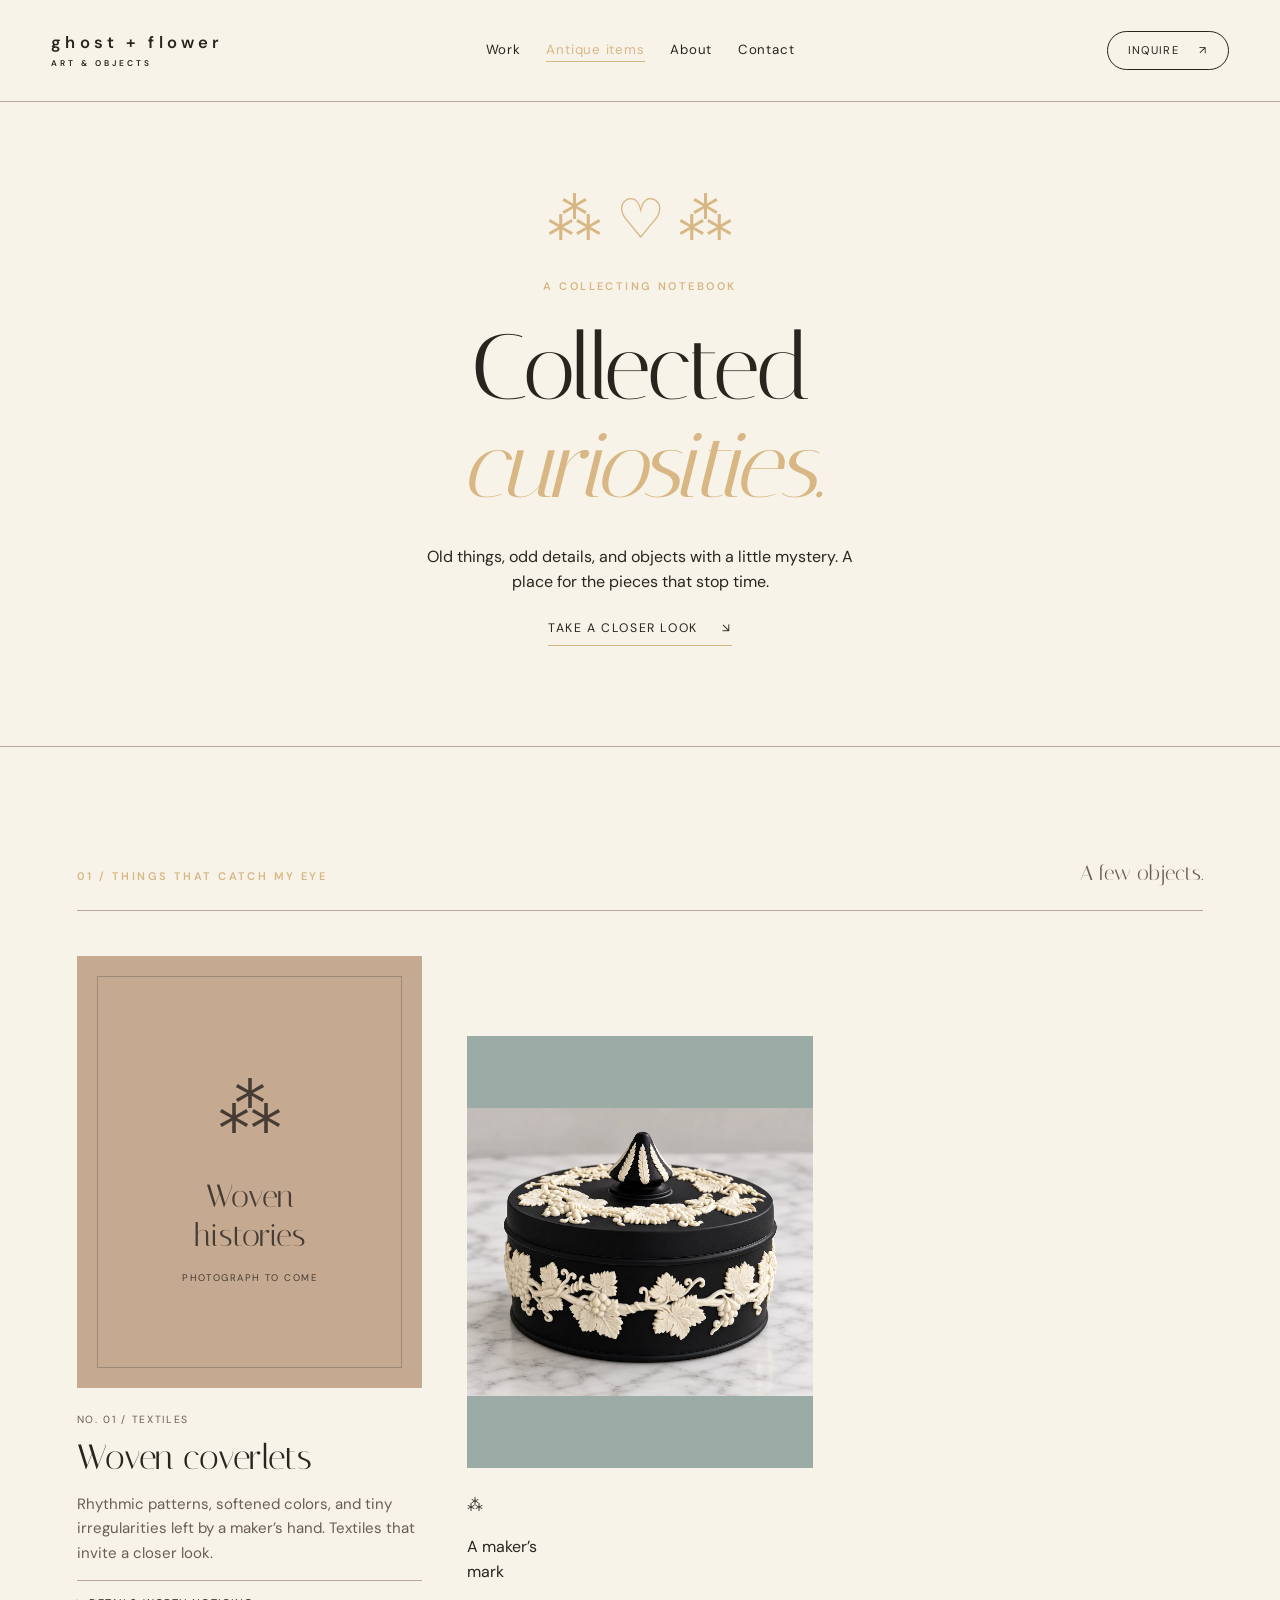
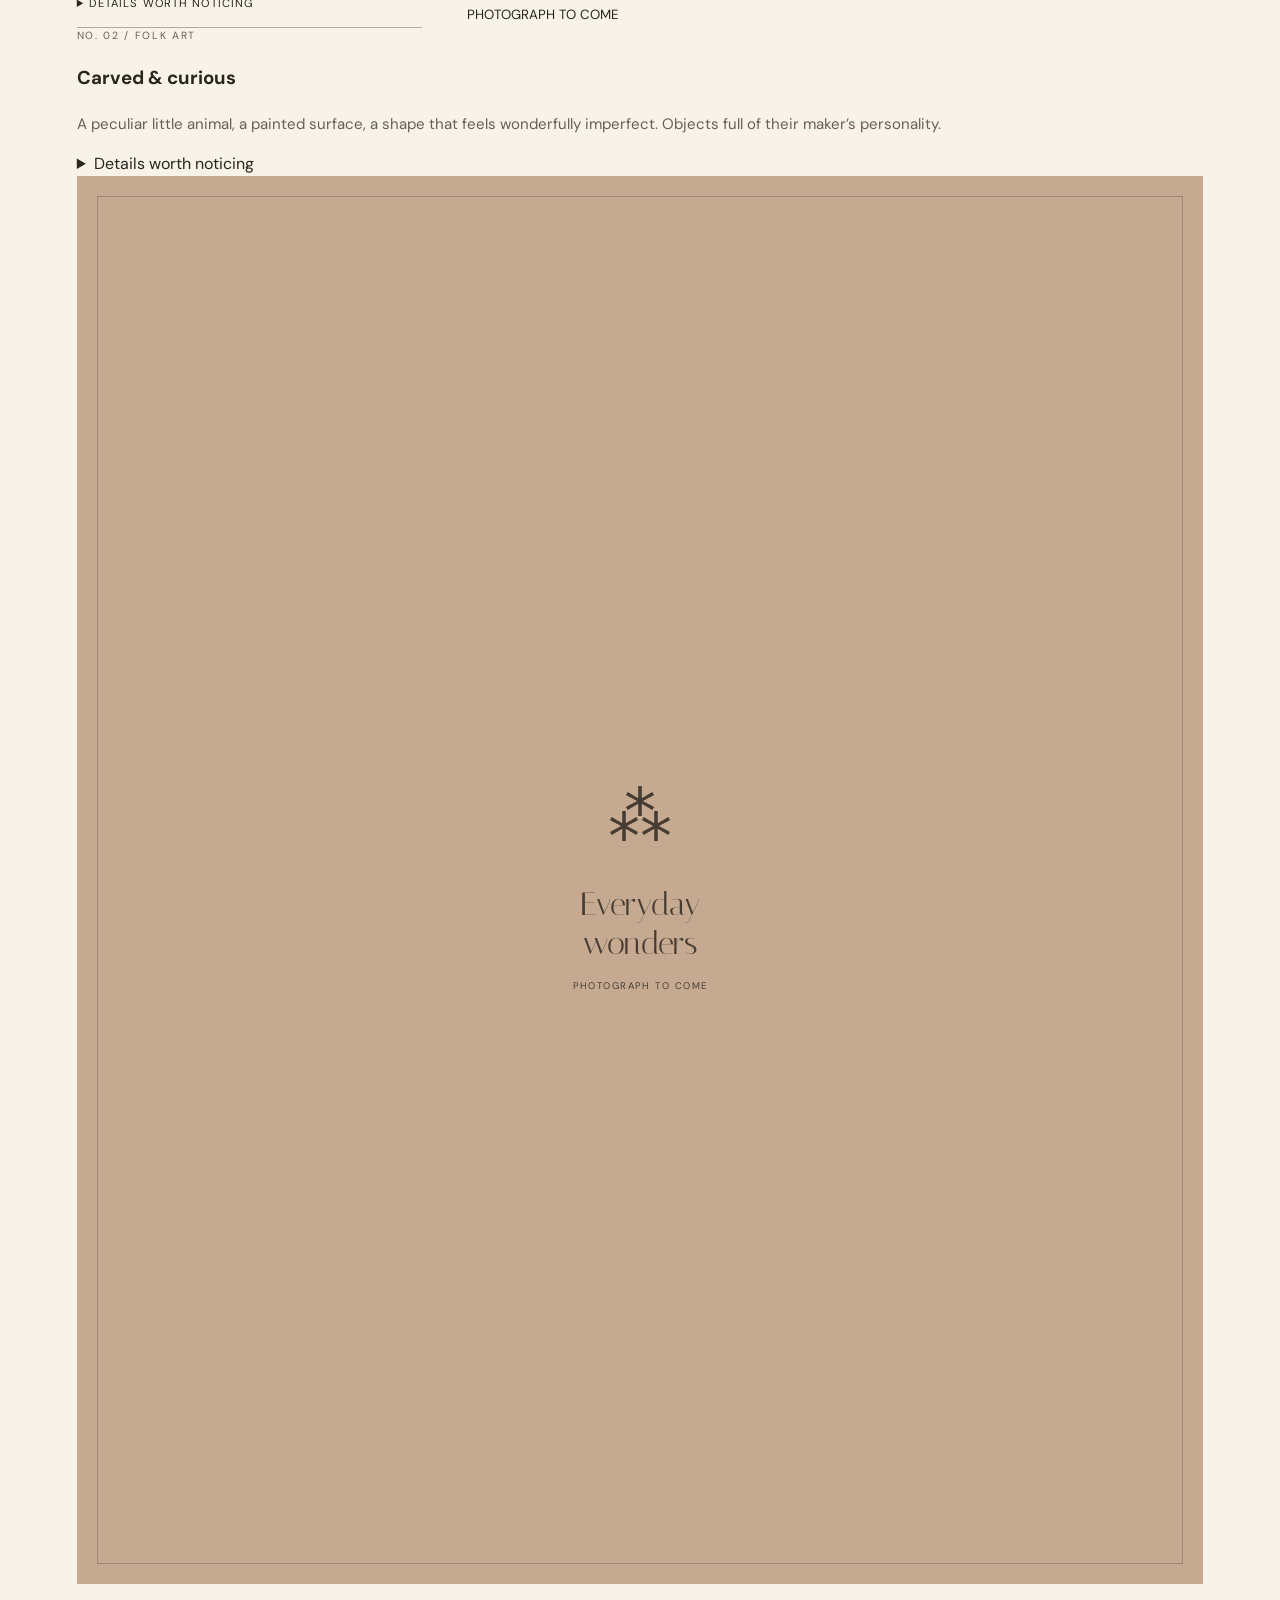
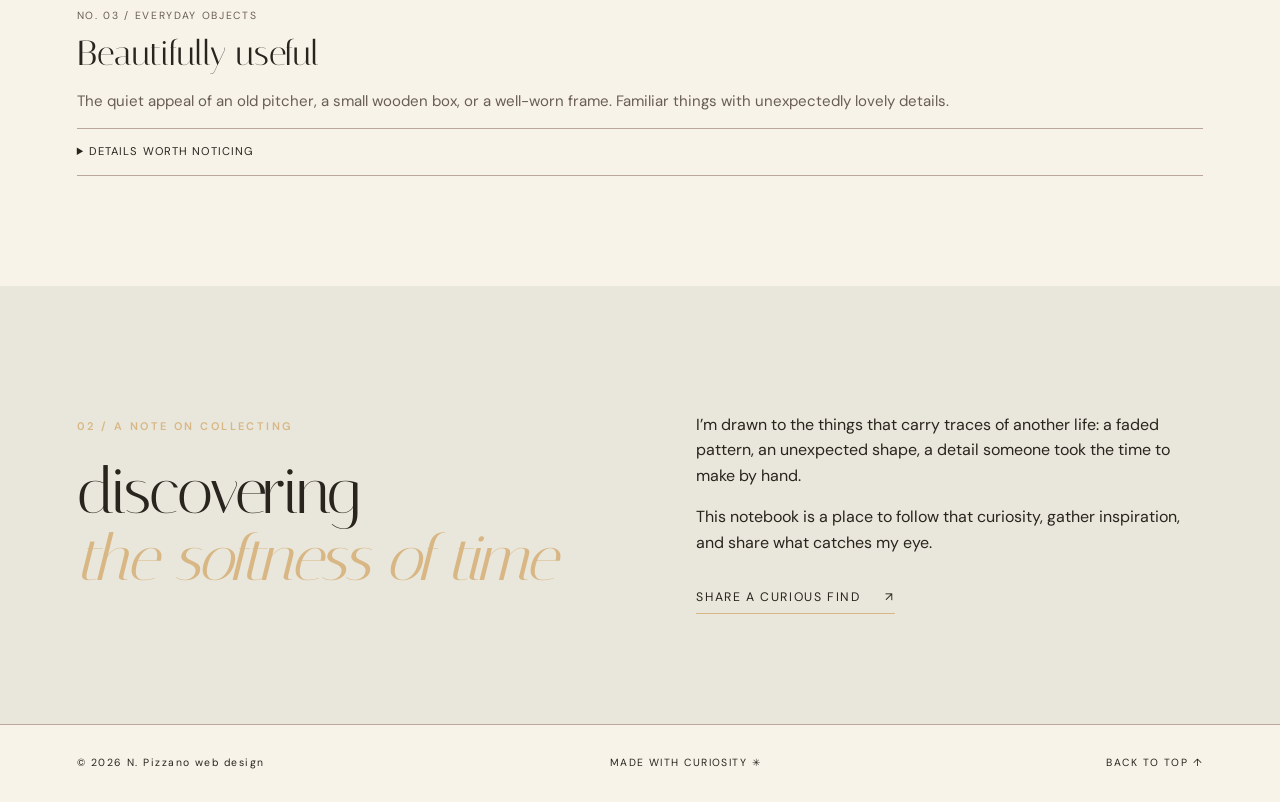
==== antique.html @ 48748e7e "dish add" ====
<!doctype html>
<html lang="en">
<head>
  <meta charset="utf-8">
  <meta name="viewport" content="width=device-width, initial-scale=1">

  <title>Collected Curiosities — ghost flower</title>
  <meta
    name="description"
    content="Antique finds, curious objects, and little pieces of history."
  >

  <link rel="preconnect" href="https://fonts.googleapis.com">
  <link rel="preconnect" href="https://fonts.gstatic.com" crossorigin>
  <link
    href="https://fonts.googleapis.com/css2?family=DM+Sans:wght@400;500;600&family=Italiana&display=swap"
    rel="stylesheet"
  >

  <!-- Your existing website styles -->
  <link rel="stylesheet" href="styles.css">

  <!-- Styles just for this page -->
  <style>
    .site-header {
      min-height: 102px;
      height: auto;
      gap: 24px;
      padding-top: 24px;
      padding-bottom: 24px;
    }

    .site-header nav {
      flex-wrap: wrap;
      justify-content: center;
      gap: clamp(16px, 2vw, 34px);
    }

    .site-header nav a[aria-current="page"] {
      color: var(--rust);
      border-bottom: 1px solid var(--rust);
    }

    .antiques-intro {
      min-height: 540px;
    }

    .antiques-intro .intro-mark {
      transform: none;
      font-size: 55px;
    }

    .antiques-intro h1 {
      font-size: clamp(3.5rem, 7.3vw, 7.4rem);
    }

    .collection-heading {
      display: flex;
      justify-content: space-between;
      align-items: baseline;
      gap: 24px;
      margin-bottom: 45px;
      padding-bottom: 20px;
      border-bottom: 1px solid var(--line);
    }

    .collection-heading .eyebrow {
      margin: 0;
      font-family: "DM Sans", Arial, sans-serif;
      line-height: 1.6;
    }

    .collection-heading > p {
      margin: 0;
      color: #695e55;
      font-family: "Italiana", Georgia, serif;
      font-size: 1.3rem;
    }

    .antique-grid {
      display: grid;
      grid-template-columns: repeat(3, minmax(0, 1fr));
      gap: clamp(24px, 3.5vw, 56px);
      align-items: start;
    }

    .antique:nth-child(3n + 2) {
      margin-top: 80px;
    }

    .antique:nth-child(3n) {
      margin-top: 30px;
    }

    .antique-photo {
      position: relative;
      aspect-ratio: 4 / 5;
      margin: 0 0 24px;
      background: #c5aa91;
      overflow: hidden;
    }

    .antique:nth-child(3n + 2) .antique-photo {
      background: #9baca7;
    }

    .antique:nth-child(3n) .antique-photo {
      background: #c9b8b4;
    }

    .photo-placeholder {
      position: absolute;
      inset: 20px;
      display: flex;
      flex-direction: column;
      align-items: center;
      justify-content: center;
      gap: 16px;
      border: 1px solid #695e5570;
      text-align: center;
      color: #463c33;
    }

    .photo-placeholder span {
      font-family: Georgia, serif;
      font-size: 64px;
    }

    .photo-placeholder p {
      margin: 0;
      font-family: "Italiana", Georgia, serif;
      font-size: 2rem;
      line-height: 1.2;
    }

    .photo-placeholder small {
      font-size: 0.6rem;
      letter-spacing: 0.15em;
    }

    .antique-photo img {
      display: block;
      width: 100%;
      height: 100%;
      object-fit: contain;
    }

    .object-number {
      margin: 0 0 10px;
      color: #695e55;
      font-size: 0.65rem;
      letter-spacing: 0.16em;
    }

    .antique h3 {
      margin: 0 0 15px;
      font-family: "Italiana", Georgia, serif;
      font-size: clamp(2rem, 2.7vw, 2.8rem);
      font-weight: 400;
      line-height: 1.12;
    }

    .object-description,
    .antique details p {
      color: #695e55;
      font-size: 0.94rem;
    }

    .antique details {
      padding: 14px 0;
      border-top: 1px solid var(--line);
      border-bottom: 1px solid var(--line);
    }

    .antique summary {
      cursor: pointer;
      font-size: 0.7rem;
      letter-spacing: 0.1em;
      text-transform: uppercase;
    }

    .antique summary:focus-visible {
      outline: 2px solid var(--ink);
      outline-offset: 5px;
    }

    .collectors-note {
      display: grid;
      grid-template-columns: 1fr 1fr;
      align-items: center;
      gap: 10%;
      background: #e9e6db;
    }

    .collectors-note h2 {
      margin: 0;
      font-size: clamp(3rem, 5vw, 5.5rem);
    }

    .collectors-note .text-link {
      display: inline-block;
      margin-top: 16px;
    }

    @media (max-width: 1000px) {
      .site-header {
        grid-template-columns: 1fr auto;
      }

      .site-header nav {
        grid-column: 1 / -1;
        grid-row: 2;
        padding-bottom: 16px;
      }

      .header-link {
        grid-column: 2;
        grid-row: 1;
      }
    }

    @media (max-width: 750px) {
      .antique-grid {
        grid-template-columns: 1fr;
        gap: 48px;
      }

      .antique:nth-child(n) {
        margin-top: 0;
      }

      .antique-photo {
        max-width: 480px;
        margin-inline: auto;
      }

      .collection-heading,
      .collectors-note {
        display: block;
      }

      .collection-heading > p {
        margin-top: 12px;
      }

      .collectors-note h2 {
        margin-bottom: 28px;
      }

      .antiques-intro {
        min-height: 470px;
      }

      .antiques-intro h1 {
        font-size: clamp(3rem, 12vw, 5rem);
      }
    }
  </style>
</head>

<body id="top">
  <a class="skip" href="#main">Skip to content</a>

  <header class="site-header">
    <a
      class="wordmark"
      href="index.html"
      aria-label="ghost flower, home"
    >
      ghost + flower
      <span class="wordmark-small">ART &amp; OBJECTS</span>
    </a>

    <nav aria-label="Main navigation">
      <a href="index.html#work">Work</a>
      <a href="antiques.html" aria-current="page">Antique items</a>
      <a href="index.html#about">About</a>
      <a href="index.html#contact">Contact</a>
    </nav>

    <a class="header-link" href="index.html#contact">
      INQUIRE <span aria-hidden="true">↗</span>
    </a>
  </header>

  <main id="main">
    <section
      class="intro antiques-intro"
      aria-labelledby="intro-title"
    >
      <div class="intro-mark" aria-hidden="true">⁂ ♡ ⁂</div>

      <p class="eyebrow">A COLLECTING NOTEBOOK</p>

      <h1 id="intro-title">
        Collected<br>
        <em>curiosities.</em>
      </h1>

      <p class="intro-copy">
        Old things, odd details, and objects with a little mystery.
        A place for the pieces that stop time.
      </p>

      <a class="text-link" href="#finds">
        Take a closer look <span aria-hidden="true">↘</span>
      </a>
    </section>

    <section
      class="work section-pad"
      id="finds"
      aria-labelledby="finds-title"
    >
      <div class="collection-heading">
        <h2 class="eyebrow" id="finds-title">
          01 / THINGS THAT CATCH MY EYE
        </h2>
        <p>A few objects.</p>
      </div>

      <div class="antique-grid">

        <!-- ITEM ONE: Replace this example with your own item. -->
        <article class="antique">
          <div class="antique-photo">
            <!-- Replace this placeholder with an img tag. -->
            <div class="photo-placeholder">
              <span aria-hidden="true">⁂</span>
              <p>Woven<br>histories</p>
              <small>PHOTOGRAPH TO COME</small>
            </div>
          </div>

          <p class="object-number">NO. 01 / TEXTILES</p>
          <h3>Woven coverlets</h3>

          <p class="object-description">
            Rhythmic patterns, softened colors, and tiny
            irregularities left by a maker’s hand.
            Textiles that invite a closer look.
          </p>

          <details>
            <summary>Details worth noticing</summary>
            <p>
              The weave, the edges, the reverse, and any woven
              names or dates. Each detail offers another
              question to follow.
            </p>
          </details>
        </article>

        <!-- ITEM TWO -->
        <article class="antique">
          <div class="antique-photo">
            <img
      src="images/basalt2.webp"
      alt="Antique brass bell"
      loading="lazy"
      decoding="async"
    >
  </div>
              <span aria-hidden="true">⁂</span>
              <p>A maker’s<br>mark</p>
              <small>PHOTOGRAPH TO COME</small>
            </div>
          </div>

          <p class="object-number">NO. 02 / FOLK ART</p>
          <h3>Carved &amp; curious</h3>

          <p class="object-description">
            A peculiar little animal, a painted surface,
            a shape that feels wonderfully imperfect.
            Objects full of their maker’s personality.
          </p>

          <details>
            <summary>Details worth noticing</summary>
            <p>
              Tool marks, traces of paint, and the way a figure
              balances on its base. Sometimes the smallest
              gesture gives an object its character.
            </p>
          </details>
        </article>

        <!-- ITEM THREE -->
        <article class="antique">
          <div class="antique-photo">
            <div class="photo-placeholder">
              <span aria-hidden="true">⁂</span>
              <p>Everyday<br>wonders</p>
              <small>PHOTOGRAPH TO COME</small>
            </div>
          </div>

          <p class="object-number">NO. 03 / EVERYDAY OBJECTS</p>
          <h3>Beautifully useful</h3>

          <p class="object-description">
            The quiet appeal of an old pitcher, a small wooden
            box, or a well-worn frame. Familiar things with
            unexpectedly lovely details.
          </p>

          <details>
            <summary>Details worth noticing</summary>
            <p>
              A handle worn smooth, an unusual hinge, a stamp
              underneath. Small clues to how something was
              made and how it may have been used.
            </p>
          </details>
        </article>

      </div>
    </section>

    <section
      class="collectors-note section-pad"
      aria-labelledby="note-title"
    >
      <div>
        <p class="eyebrow">02 / A NOTE ON COLLECTING</p>
        <h2 id="note-title">
          discovering <br>
          <em>the softness of time</em>
        </h2>
      </div>

      <div>
        <p>
          I’m drawn to the things that carry traces of another
          life: a faded pattern, an unexpected shape, a detail
          someone took the time to make by hand.
        </p>
        <p>
          This notebook is a place to follow that curiosity,
          gather inspiration, and share what catches my eye.
        </p>
        <a class="text-link" href="index.html#contact">
          Share a curious find <span aria-hidden="true">↗</span>
        </a>
      </div>
    </section>
  </main>

  <footer>
    <span>
      © <span id="year">2026</span> N. Pizzano web design
    </span>
    <span>MADE WITH CURIOSITY ✳</span>
    <a href="#top">BACK TO TOP ↑</a>
  </footer>

  <script>
    document.getElementById("year").textContent =
      new Date().getFullYear();
  </script>
</body>
</html>
---- styles.css ----
:root{--paper:#f7f3e9;--ink:#29241e;--rust:#d8b785;--line:#b9a899;--pink:#d8b7a5;--green:#768b76;--blue:#9aaab7}*{box-sizing:border-box}html{scroll-behavior:smooth}body{margin:0;background:var(--paper);color:var(--ink);font-family:'DM Sans',Arial,sans-serif;font-size:16px;line-height:1.6}a{color:inherit;text-decoration:none}a:focus-visible{outline:2px solid var(--rust);outline-offset:5px}.skip{position:absolute;top:-100px;left:1rem;background:var(--paper);padding:.5rem;z-index:9}.skip:focus{top:1rem}.site-header{height:102px;display:grid;grid-template-columns:1fr auto 1fr;align-items:center;padding:0 clamp(22px,4vw,72px);border-bottom:1px solid var(--line)}.wordmark{font-size:1.04rem;letter-spacing:.25em;font-weight:600;line-height:1.15;width:max-content}.wordmark-small{display:block;font-size:.52rem;letter-spacing:.36em;margin-top:7px}.site-header nav{display:flex;gap:clamp(22px,3vw,55px);font-size:.83rem;letter-spacing:.06em}.site-header nav a,.header-link,.text-link,footer a{transition:color .2s}.site-header nav a:hover,.header-link:hover,.text-link:hover,footer a:hover{color:var(--rust)}.header-link{justify-self:end;border:1px solid var(--ink);border-radius:30px;padding:10px 20px;font-size:.7rem;letter-spacing:.12em}.header-link span{margin-left:16px}.intro{min-height:670px;position:relative;text-align:center;display:flex;flex-direction:column;align-items:center;justify-content:center;padding:90px 24px 100px}.intro-mark{font-size:72px;color:var(--rust);line-height:1;margin-bottom:31px;font-family:Georgia,serif;font-weight:normal;transform:rotate(-12g)}.eyebrow{font-size:.69rem;letter-spacing:.22em;font-weight:600;color:var(--rust);margin:0 0 22px}.intro h1,h2{font-family:'Italiana',Georgia,serif;font-weight:400;line-height:1.05;letter-spacing:-.035em}.intro h1{font-size:clamp(4.1rem,8.4vw,9rem);margin:0}h1 em,h2 em{font-weight:400;color:var(--rust)}.intro-copy{max-width:440px;margin:30px auto 24px}.text-link{font-size:.77rem;letter-spacing:.13em;text-transform:uppercase;border-bottom:1px solid var(--rust);padding-bottom:6px}.text-link span{margin-left:20px}.side-note{position:absolute;right:4vw;bottom:68px;writing-mode:vertical-rl;font-size:.56rem;letter-spacing:.2em;color:var(--rust)}.section-pad{padding:110px clamp(24px,6vw,100px)}.work{border-top:1px solid var(--line)}.section-heading{text-align:center;max-width:600px;margin:0 auto 70px}.section-heading h2,.about h2,.contact h2{font-size:clamp(3.6rem,6vw,7rem);margin:0}.section-heading>p:last-child{margin-top:18px;color:#695e55}.gallery{display:grid;grid-template-columns:1fr 1fr 1fr;gap:clamp(18px,3vw,48px);align-items:start}.piece-two{margin-top:90px}.piece-three{margin-top:38px}.art-frame{width:100%;height:clamp(280px,33vw,540px);padding:18px;display:flex;align-items:center;justify-content:center;overflow:hidden}.piece-one .art-frame{background:#c5aa91}.piece-two .art-frame{background:#9baca7}.piece-three .art-frame{background:#c9b8b4}.art-frame img{width:100%;height:100%;object-fit:cover}.image-fallback{font-family:'Italiana',Georgia,serif;text-align:center;font-size:clamp(2rem,3vw,4rem);line-height:1.1;letter-spacing:.05em;color:#312b27}.image-fallback small{display:block;font:400 .7rem 'DM Sans',sans-serif;letter-spacing:.25em;margin-top:26px}.piece-meta{display:flex;justify-content:space-between;gap:10px;align-items:baseline;border-bottom:1px solid var(--line);padding:18px 0}.piece-meta h3{font-family:'Italiana',Georgia,serif;font-size:1.55rem;font-weight:400;margin:0}.piece-meta span{font-size:.7rem;white-space:nowrap;color:#695e55}.about{background:#e9e6db;display:grid;grid-template-columns:1fr 1fr;gap:8%;align-items:center}.about-symbol{aspect-ratio:1;max-width:550px;border:1px solid var(--rust);border-radius:50%;display:flex;align-items:center;justify-content:center;color:var(--rust);font-size:clamp(50px,9vw,150px);transform:rotate(-16deg)}.about-symbol i{width:24%;height:1px;background:var(--rust);margin:0 4%}.about h2{margin-bottom:30px}.about p:not(.eyebrow){max-width:500px}.contact{text-align:center;padding-top:145px;padding-bottom:155px}.contact h2{margin-bottom:28px}.contact-email{font-family:'Italiana',Georgia,serif;font-size:clamp(1.8rem,4vw,4rem);border-bottom:1px solid var(--rust);display:inline-block;margin-top:15px;padding-bottom:6px}.contact-email span{font-family:'DM Sans',sans-serif;font-size:1.1rem;vertical-align:top}footer{border-top:1px solid var(--line);padding:30px clamp(24px,6vw,100px);display:flex;justify-content:space-between;gap:20px;font-size:.65rem;letter-spacing:.14em}@media(max-width:800px){.site-header{grid-template-columns:1fr auto;height:auto;min-height:82px}.site-header nav{grid-column:1/-1;grid-row:2;justify-content:center;padding:0 0 18px}.header-link{grid-column:2;grid-row:1}.intro{min-height:580px}.gallery{grid-template-columns:1fr 1fr}.piece-three{margin-top:0}.piece-two{margin-top:55px}.about{gap:5%}}@media(max-width:600px){.site-header{padding:17px 20px}.wordmark{font-size:.85rem}.header-link{padding:8px 11px;font-size:.6rem}.header-link span{margin-left:3px}.site-header nav{gap:35px;padding-top:15px}.intro{min-height:570px;padding:65px 22px}.intro-mark{font-size:55px}.intro h1{font-size:clamp(3.4rem,13vw,5rem)}.side-note{display:none}.section-pad{padding:75px 22px}.section-heading{margin-bottom:45px}.gallery{display:block}.piece,.piece-two,.piece-three{margin:0 0 45px}.art-frame{height:90vw;max-height:560px}.about{display:block}.about-symbol{max-width:230px;margin:0 auto 55px;font-size:65px}.contact{padding-top:90px;padding-bottom:100px}footer{flex-wrap:wrap;font-size:.59rem}footer span:nth-child(2){display:none}}@media(prefers-reduced-motion:reduce){html{scroll-behavior:auto}*{transition:none!important}}
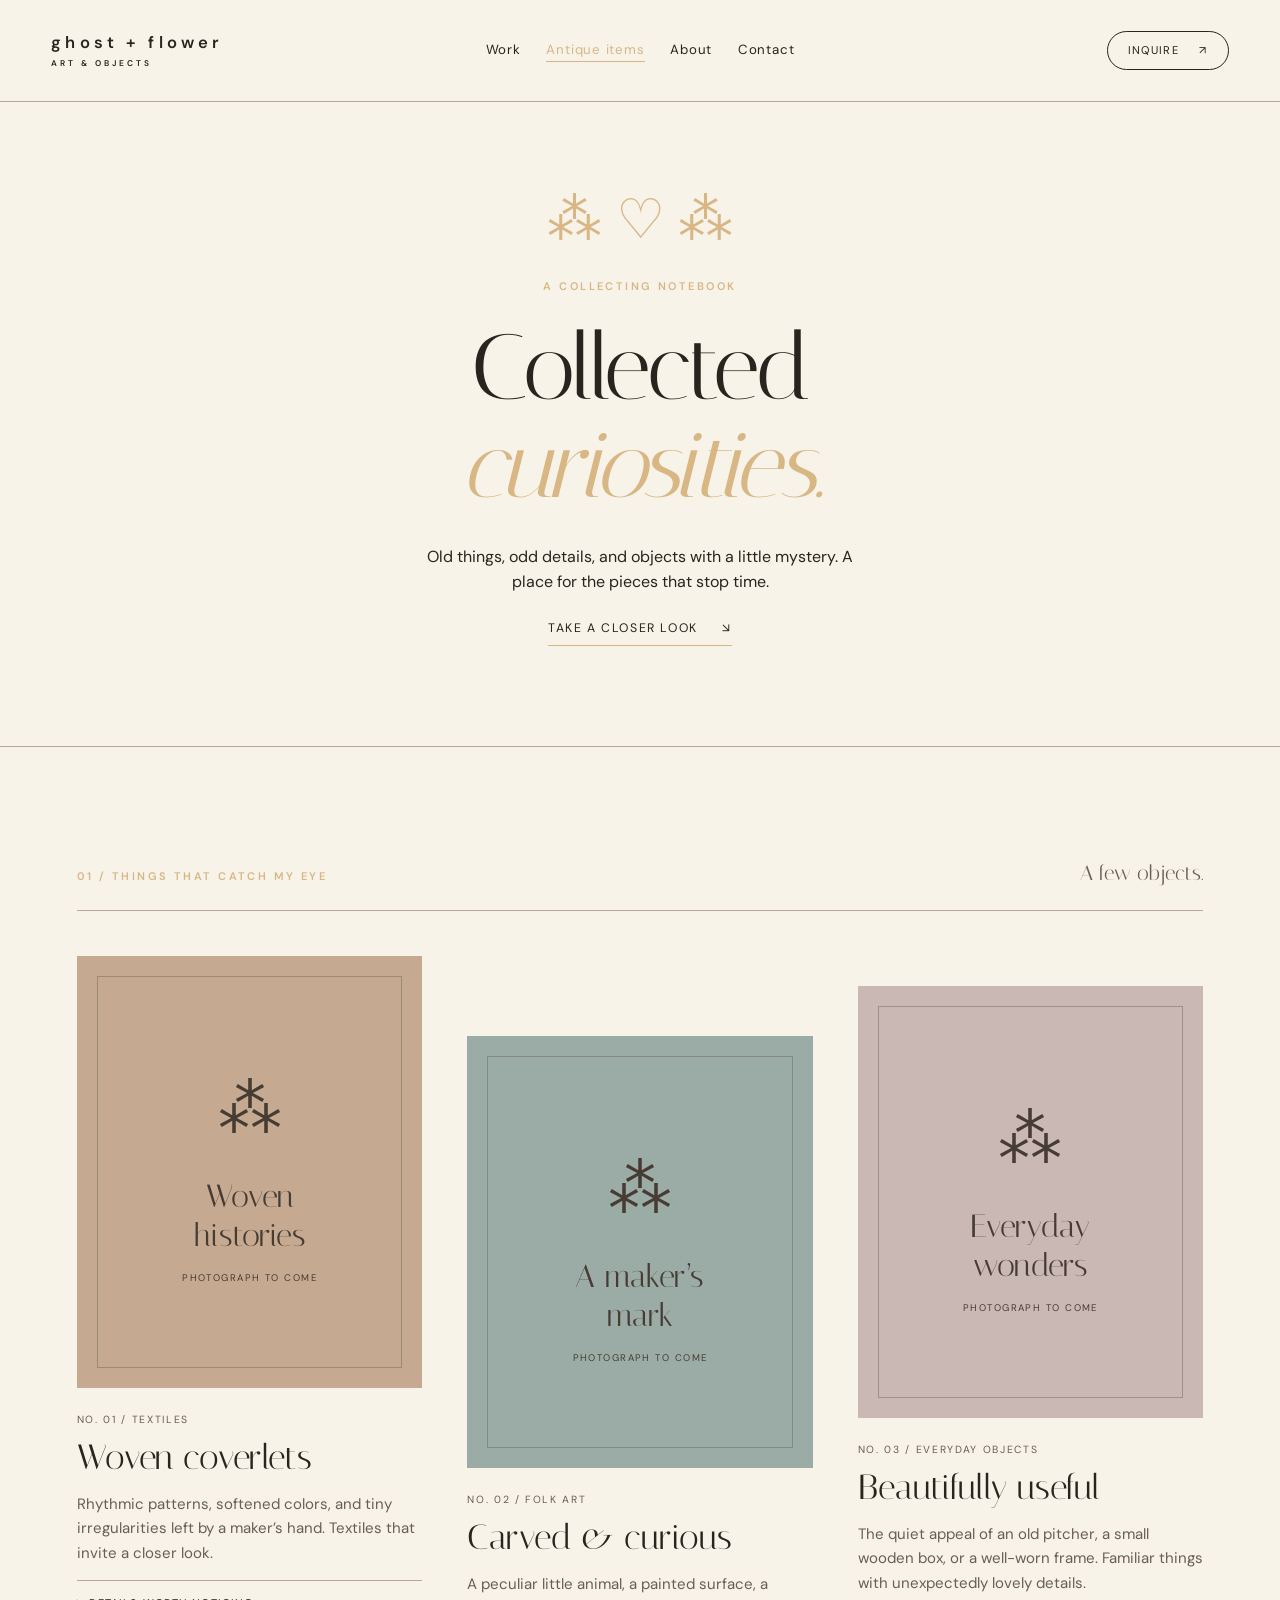
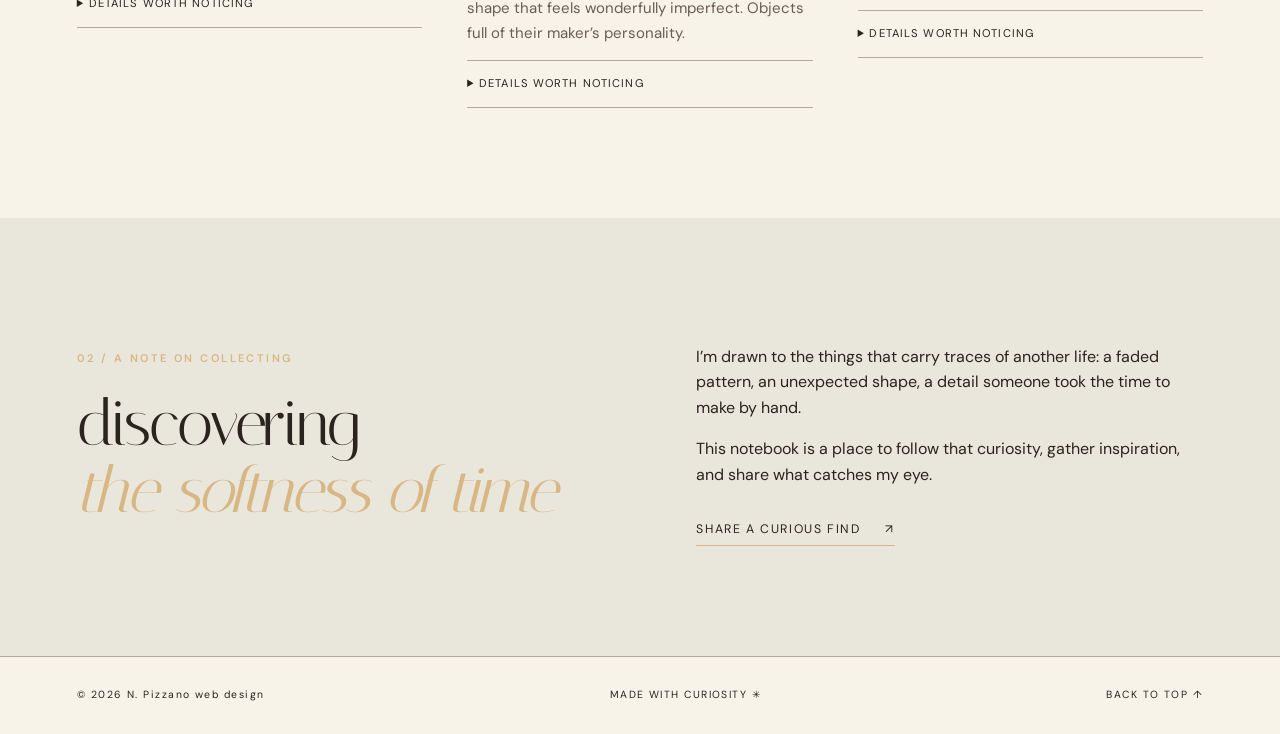
==== commit e624b453: "revert" ====
--- a/antique.html
+++ b/antique.html
@@ -354,13 +354,7 @@
         <!-- ITEM TWO -->
         <article class="antique">
           <div class="antique-photo">
-            <img
-      src="images/basalt2.webp"
-      alt="Antique brass bell"
-      loading="lazy"
-      decoding="async"
-    >
-  </div>
+            <div class="photo-placeholder">
               <span aria-hidden="true">⁂</span>
               <p>A maker’s<br>mark</p>
               <small>PHOTOGRAPH TO COME</small>
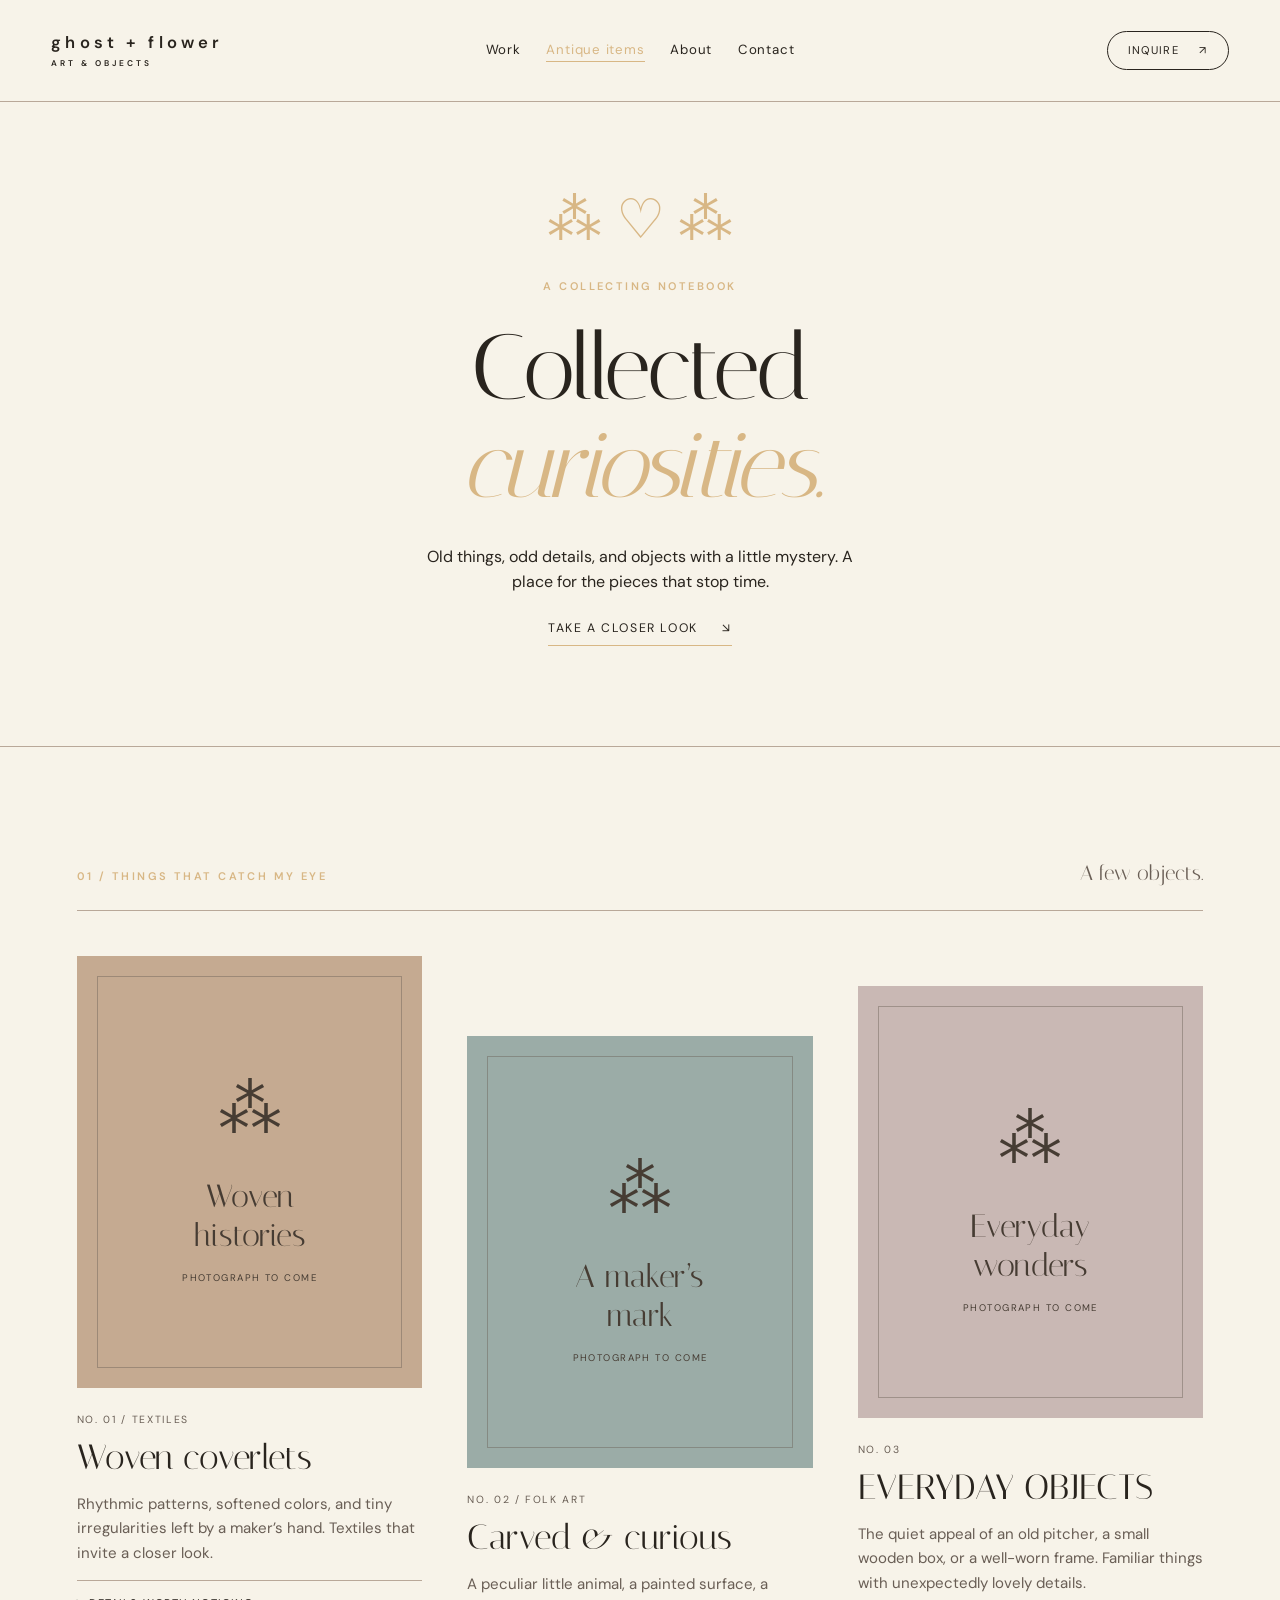
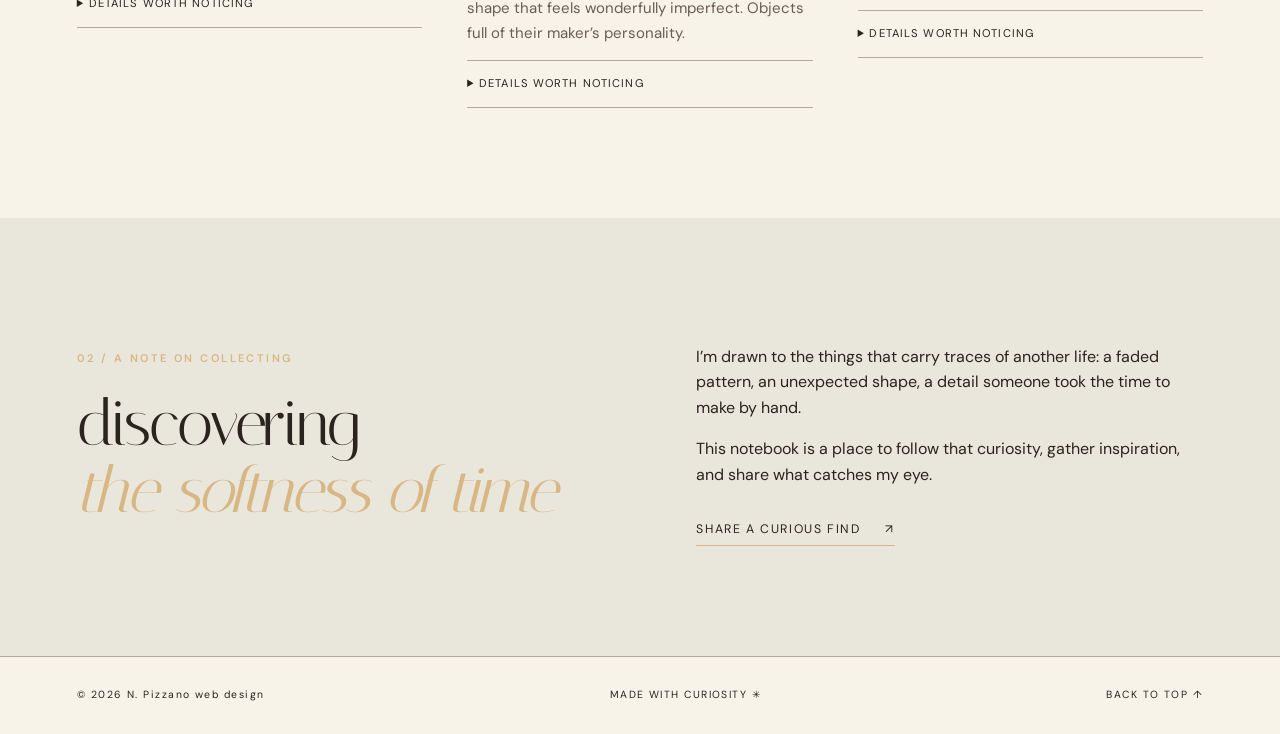
==== commit 27a06fb8: "save" ====
--- a/antique.html
+++ b/antique.html
@@ -390,8 +390,8 @@
             </div>
           </div>
 
-          <p class="object-number">NO. 03 / EVERYDAY OBJECTS</p>
-          <h3>Beautifully useful</h3>
+          <p class="object-number">NO. 03 </p>
+          <h3>EVERYDAY OBJECTS</h3>
 
           <p class="object-description">
             The quiet appeal of an old pitcher, a small wooden
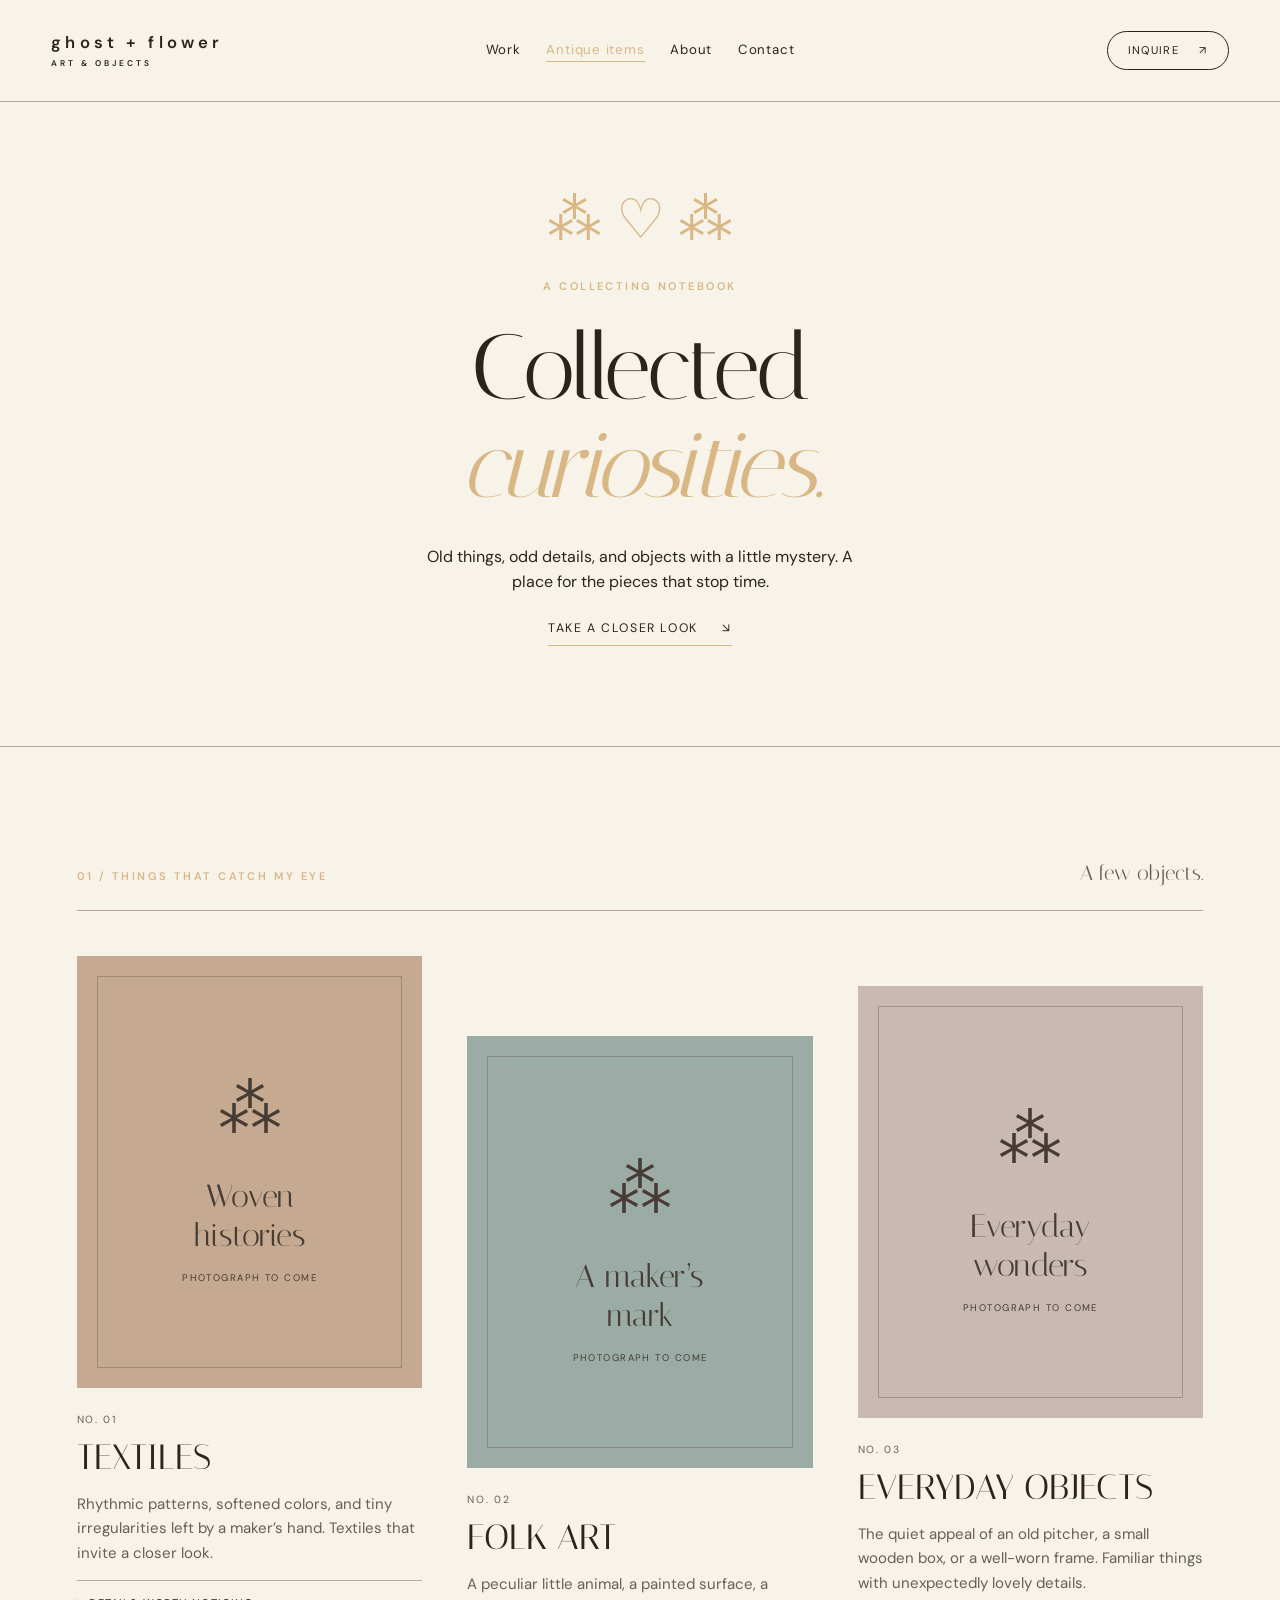
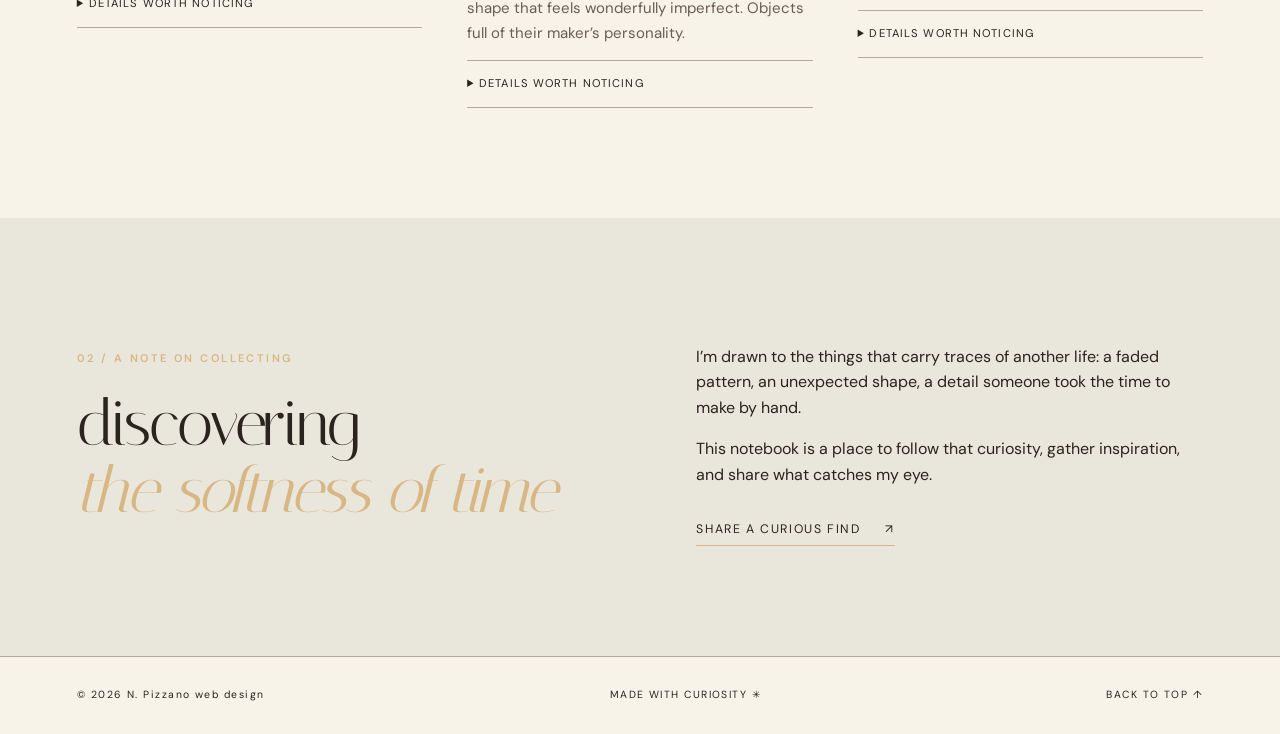
==== commit 7b19f385: "save" ====
--- a/antique.html
+++ b/antique.html
@@ -332,8 +332,8 @@
             </div>
           </div>
 
-          <p class="object-number">NO. 01 / TEXTILES</p>
-          <h3>Woven coverlets</h3>
+          <p class="object-number">NO. 01 </p>
+          <h3>TEXTILES</h3>
 
           <p class="object-description">
             Rhythmic patterns, softened colors, and tiny
@@ -361,8 +361,8 @@
             </div>
           </div>
 
-          <p class="object-number">NO. 02 / FOLK ART</p>
-          <h3>Carved &amp; curious</h3>
+          <p class="object-number">NO. 02 </p>
+          <h3>FOLK ART</h3>
 
           <p class="object-description">
             A peculiar little animal, a painted surface,
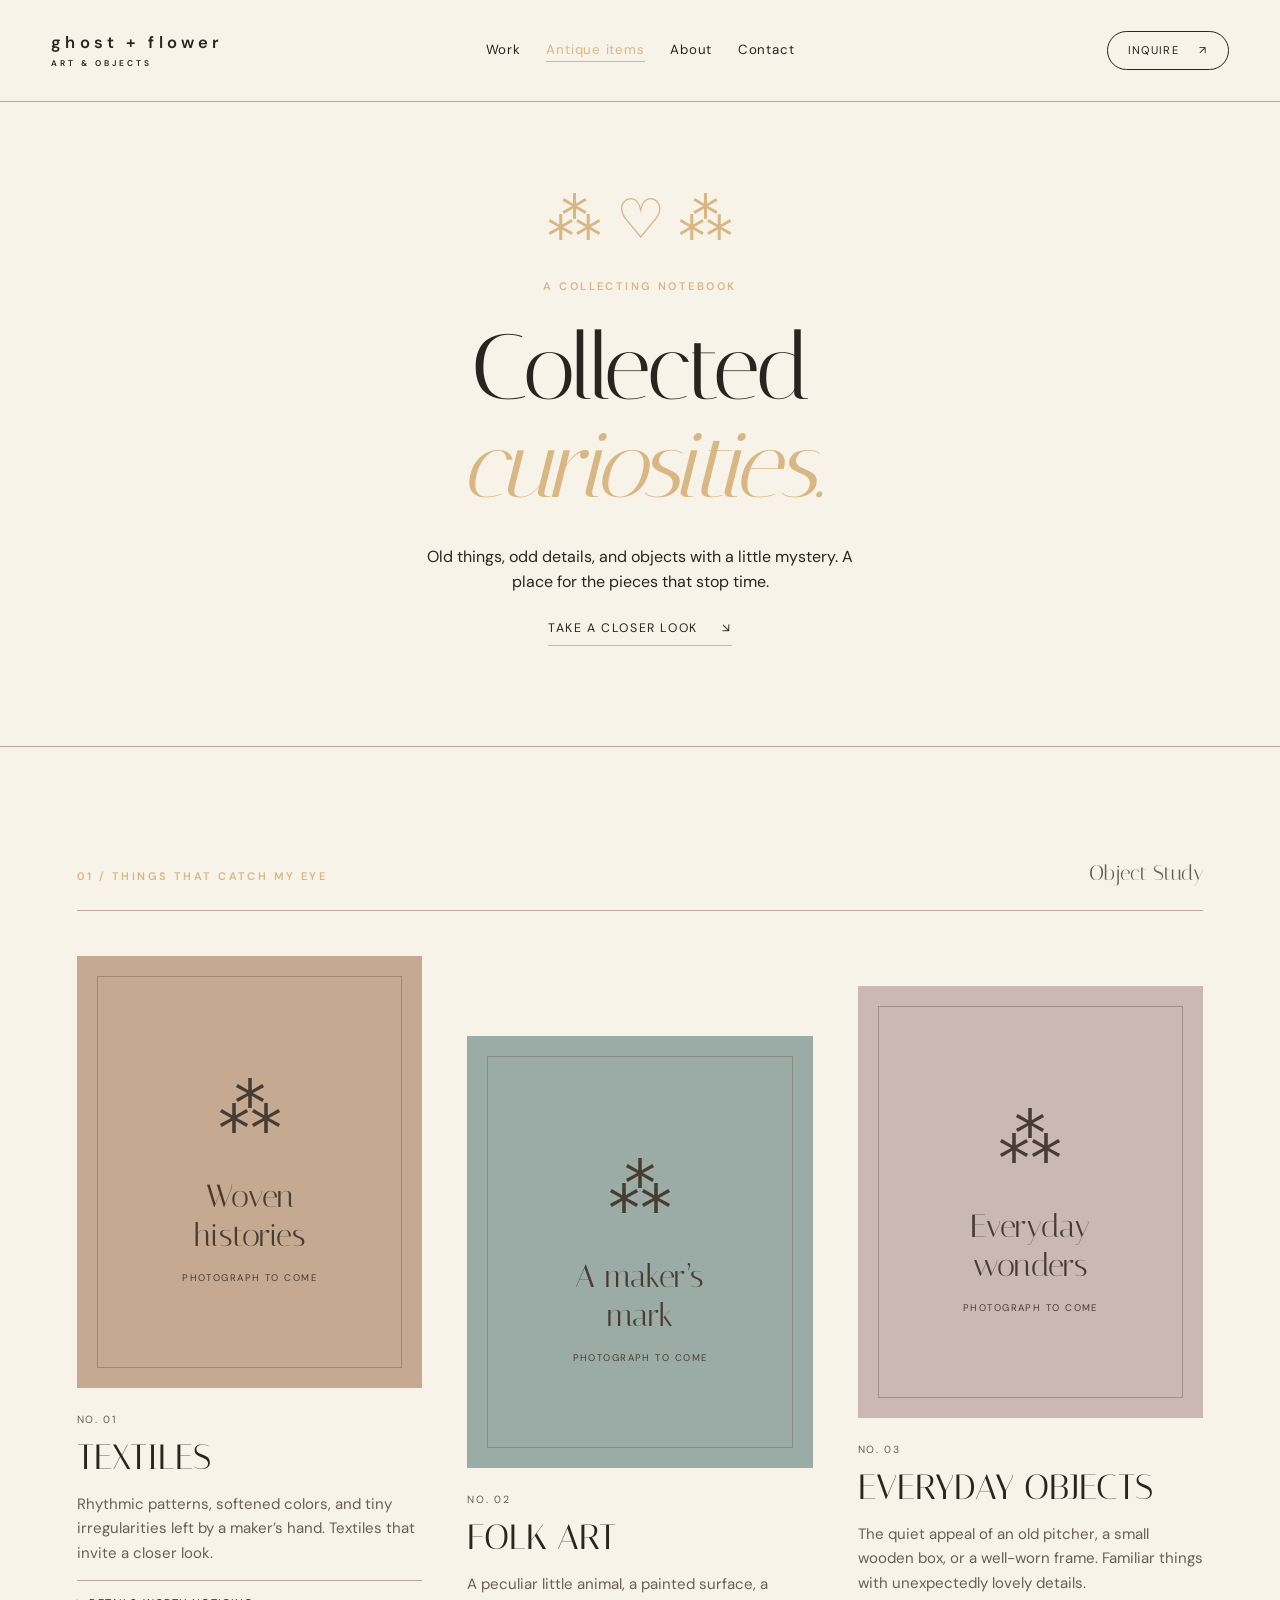
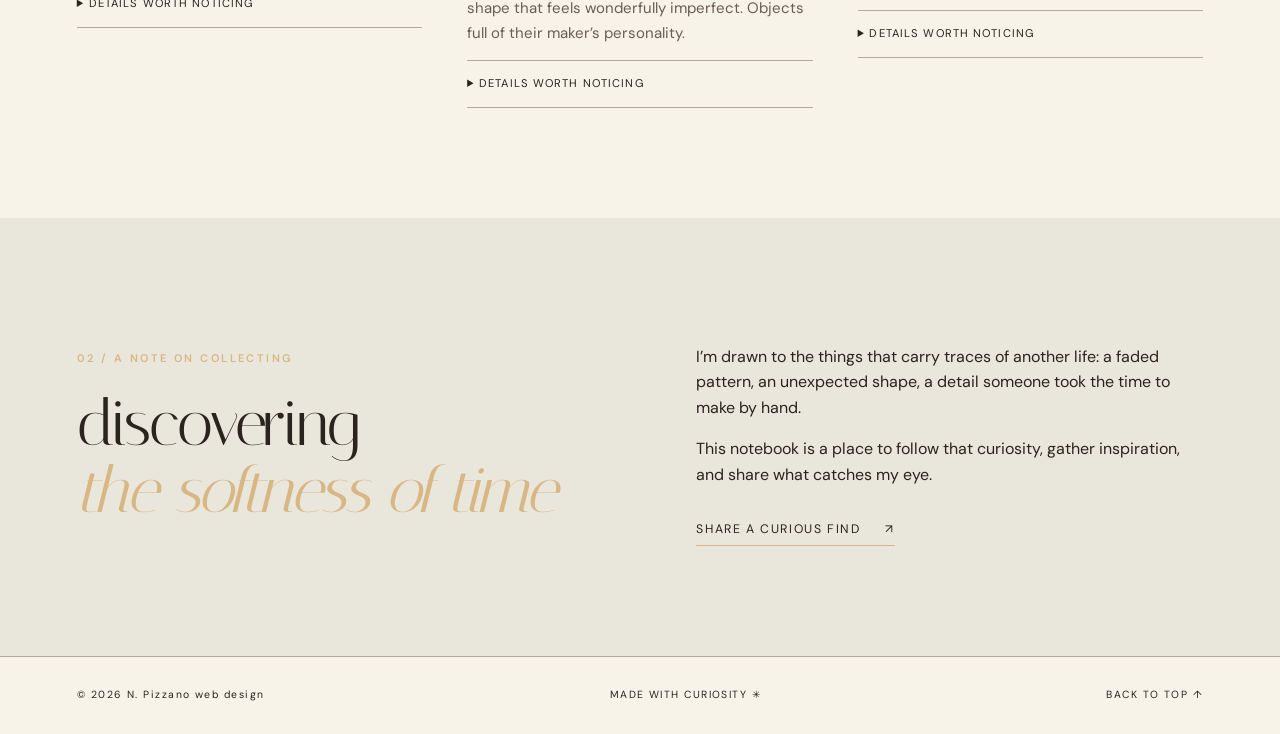
==== commit d6172157: "save" ====
--- a/antique.html
+++ b/antique.html
@@ -316,7 +316,7 @@
         <h2 class="eyebrow" id="finds-title">
           01 / THINGS THAT CATCH MY EYE
         </h2>
-        <p>A few objects.</p>
+        <p>Object Study</p>
       </div>
 
       <div class="antique-grid">
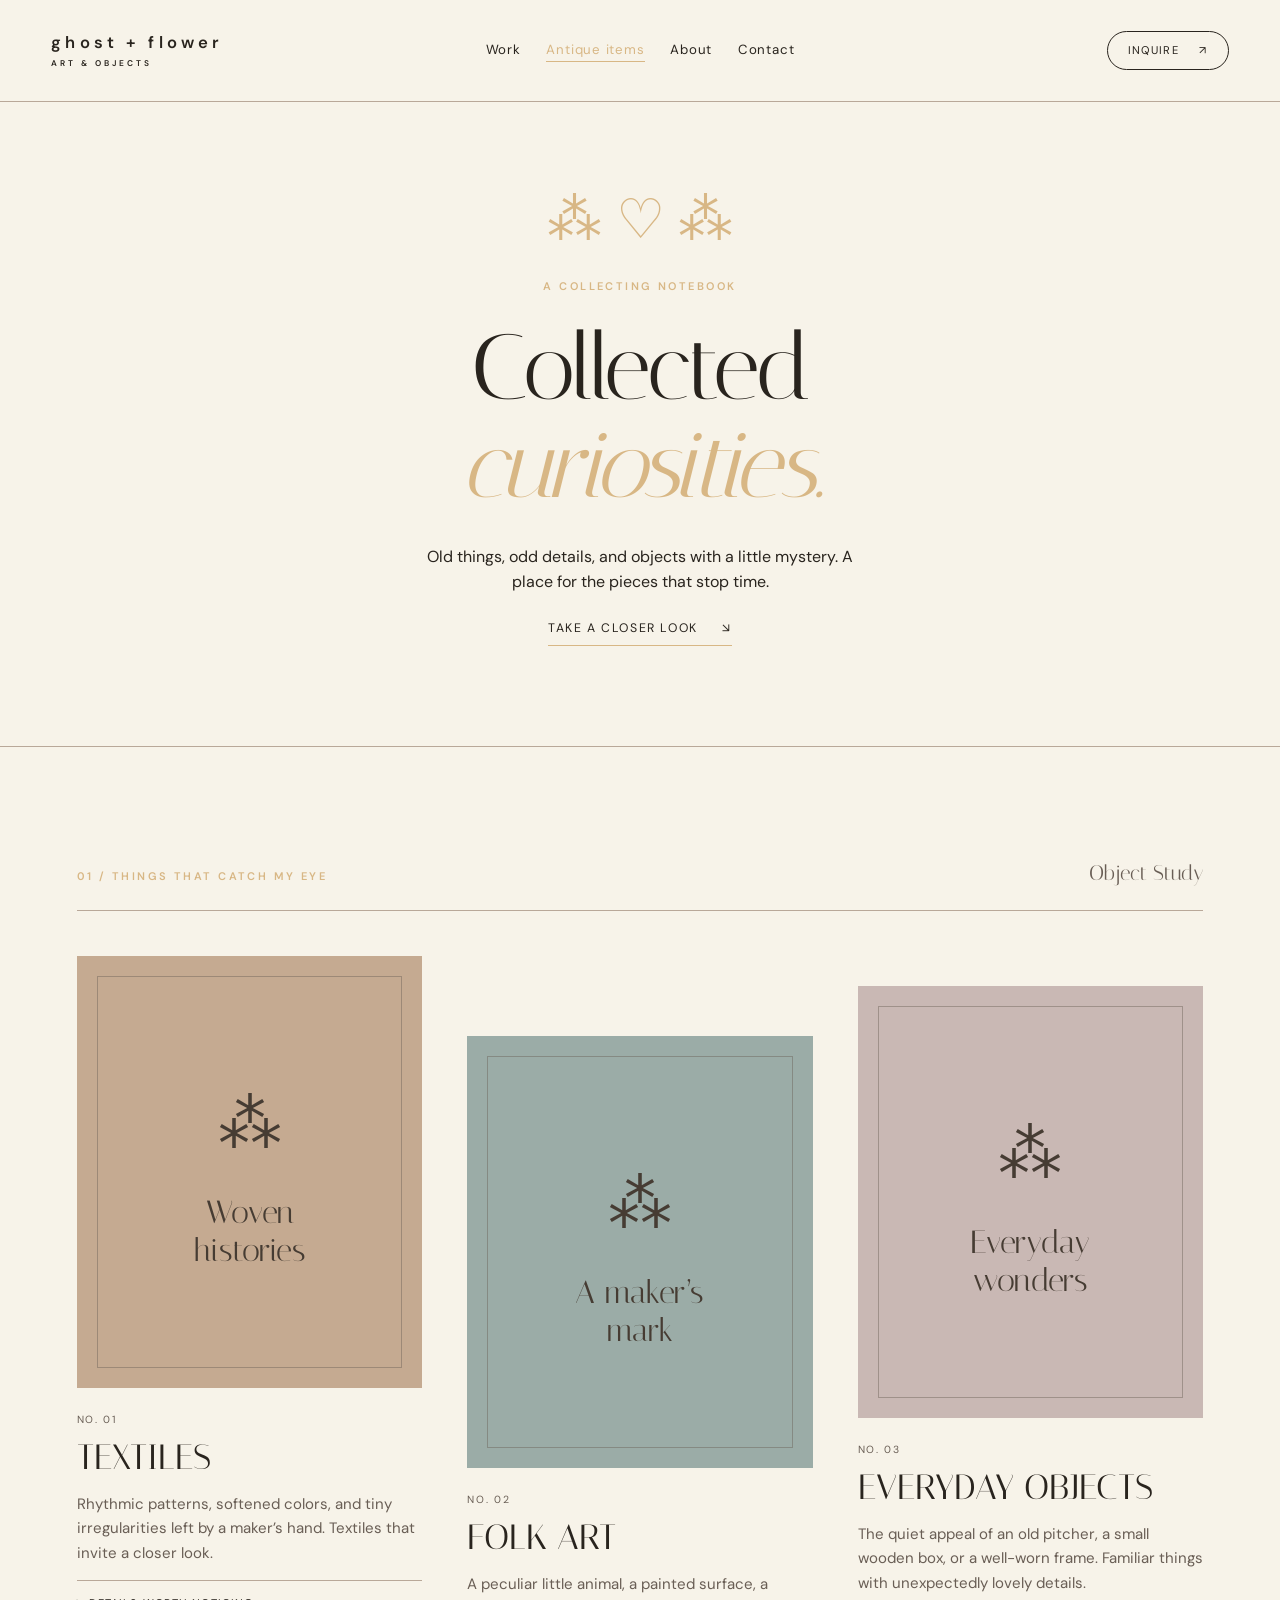
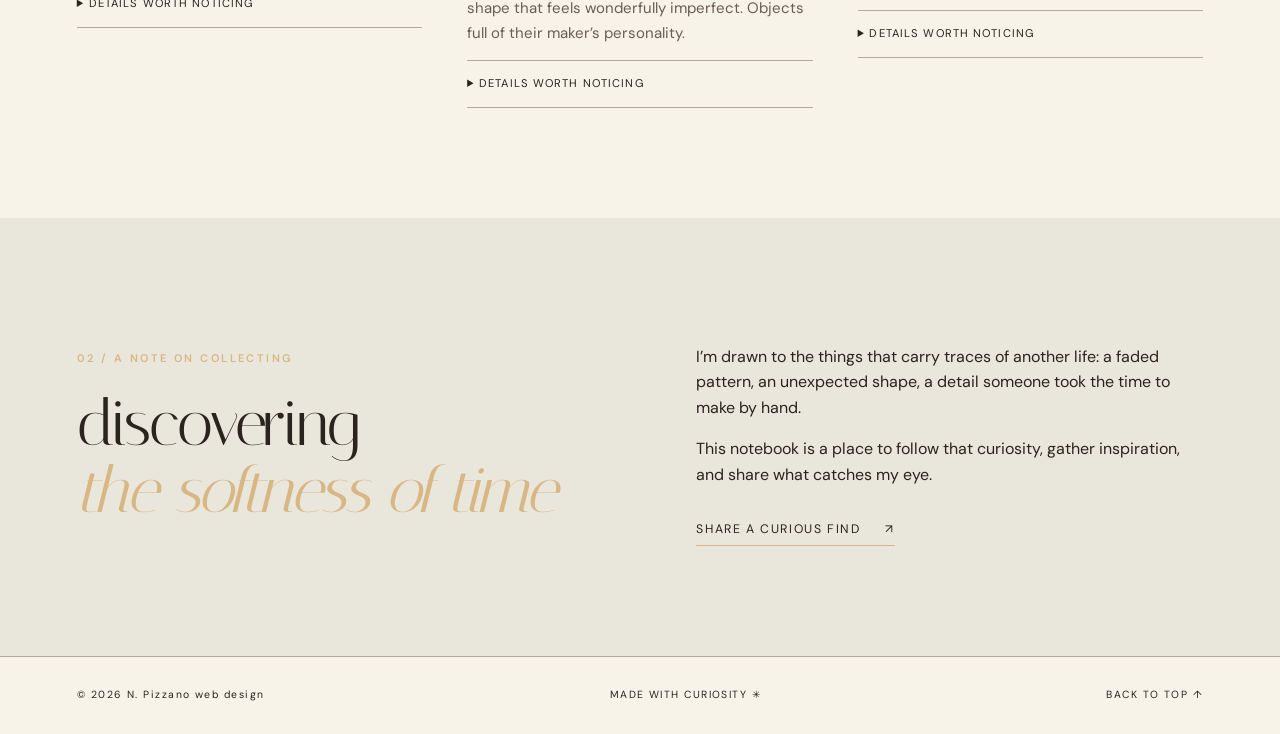
==== commit 185046f2: "save" ====
--- a/antique.html
+++ b/antique.html
@@ -328,7 +328,7 @@
             <div class="photo-placeholder">
               <span aria-hidden="true">⁂</span>
               <p>Woven<br>histories</p>
-              <small>PHOTOGRAPH TO COME</small>
+              
             </div>
           </div>
 
@@ -357,7 +357,7 @@
             <div class="photo-placeholder">
               <span aria-hidden="true">⁂</span>
               <p>A maker’s<br>mark</p>
-              <small>PHOTOGRAPH TO COME</small>
+            
             </div>
           </div>
 
@@ -386,7 +386,7 @@
             <div class="photo-placeholder">
               <span aria-hidden="true">⁂</span>
               <p>Everyday<br>wonders</p>
-              <small>PHOTOGRAPH TO COME</small>
+             
             </div>
           </div>
 
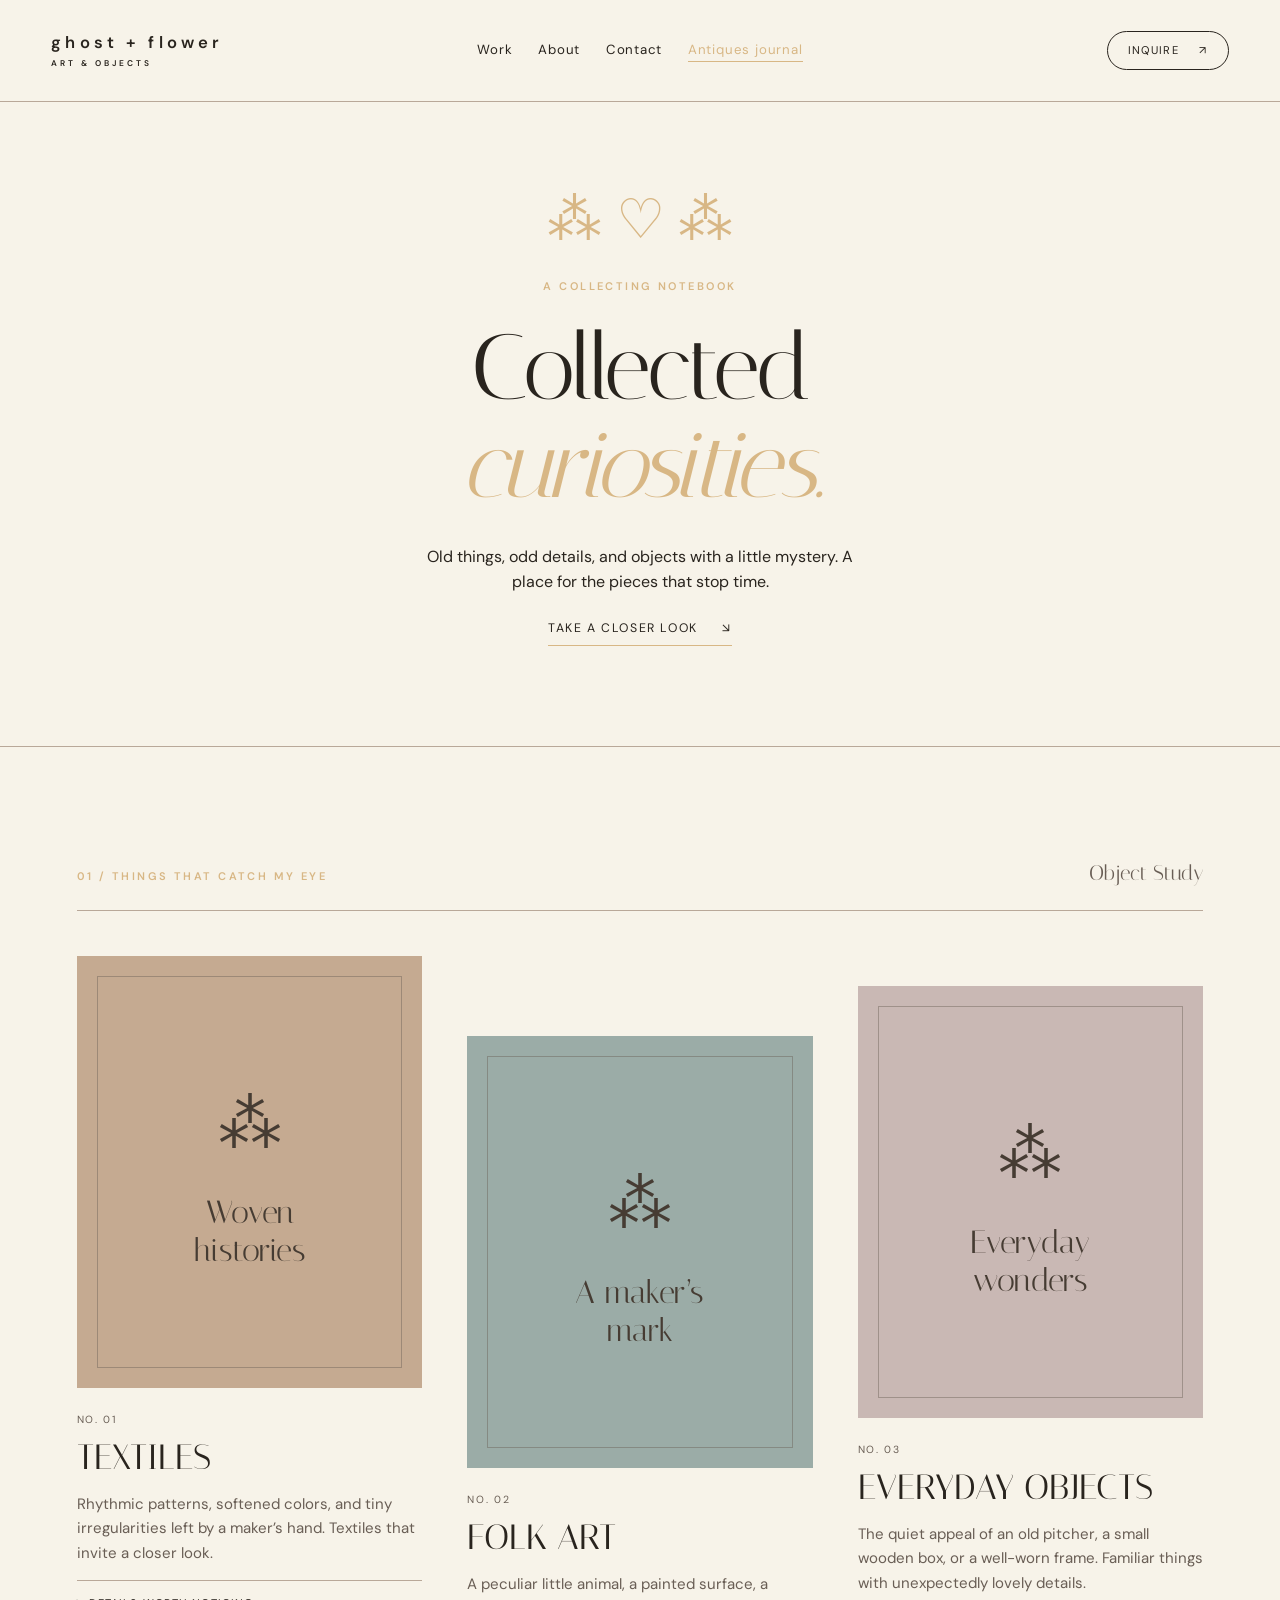
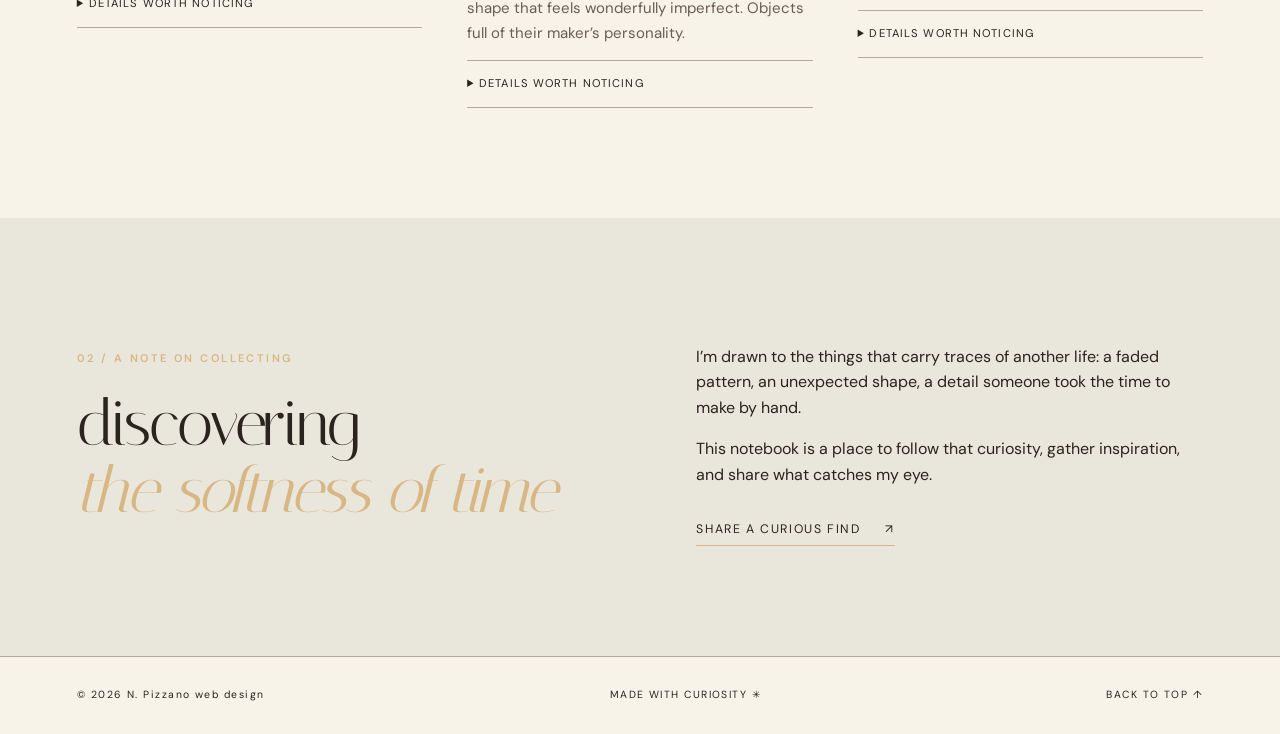
==== commit fff0c92d: "save" ====
--- a/antique.html
+++ b/antique.html
@@ -273,9 +273,9 @@
 
     <nav aria-label="Main navigation">
       <a href="index.html#work">Work</a>
-      <a href="antiques.html" aria-current="page">Antique items</a>
       <a href="index.html#about">About</a>
       <a href="index.html#contact">Contact</a>
+       <a href="antiques.html" aria-current="page">Antiques journal</a>
     </nav>
 
     <a class="header-link" href="index.html#contact">
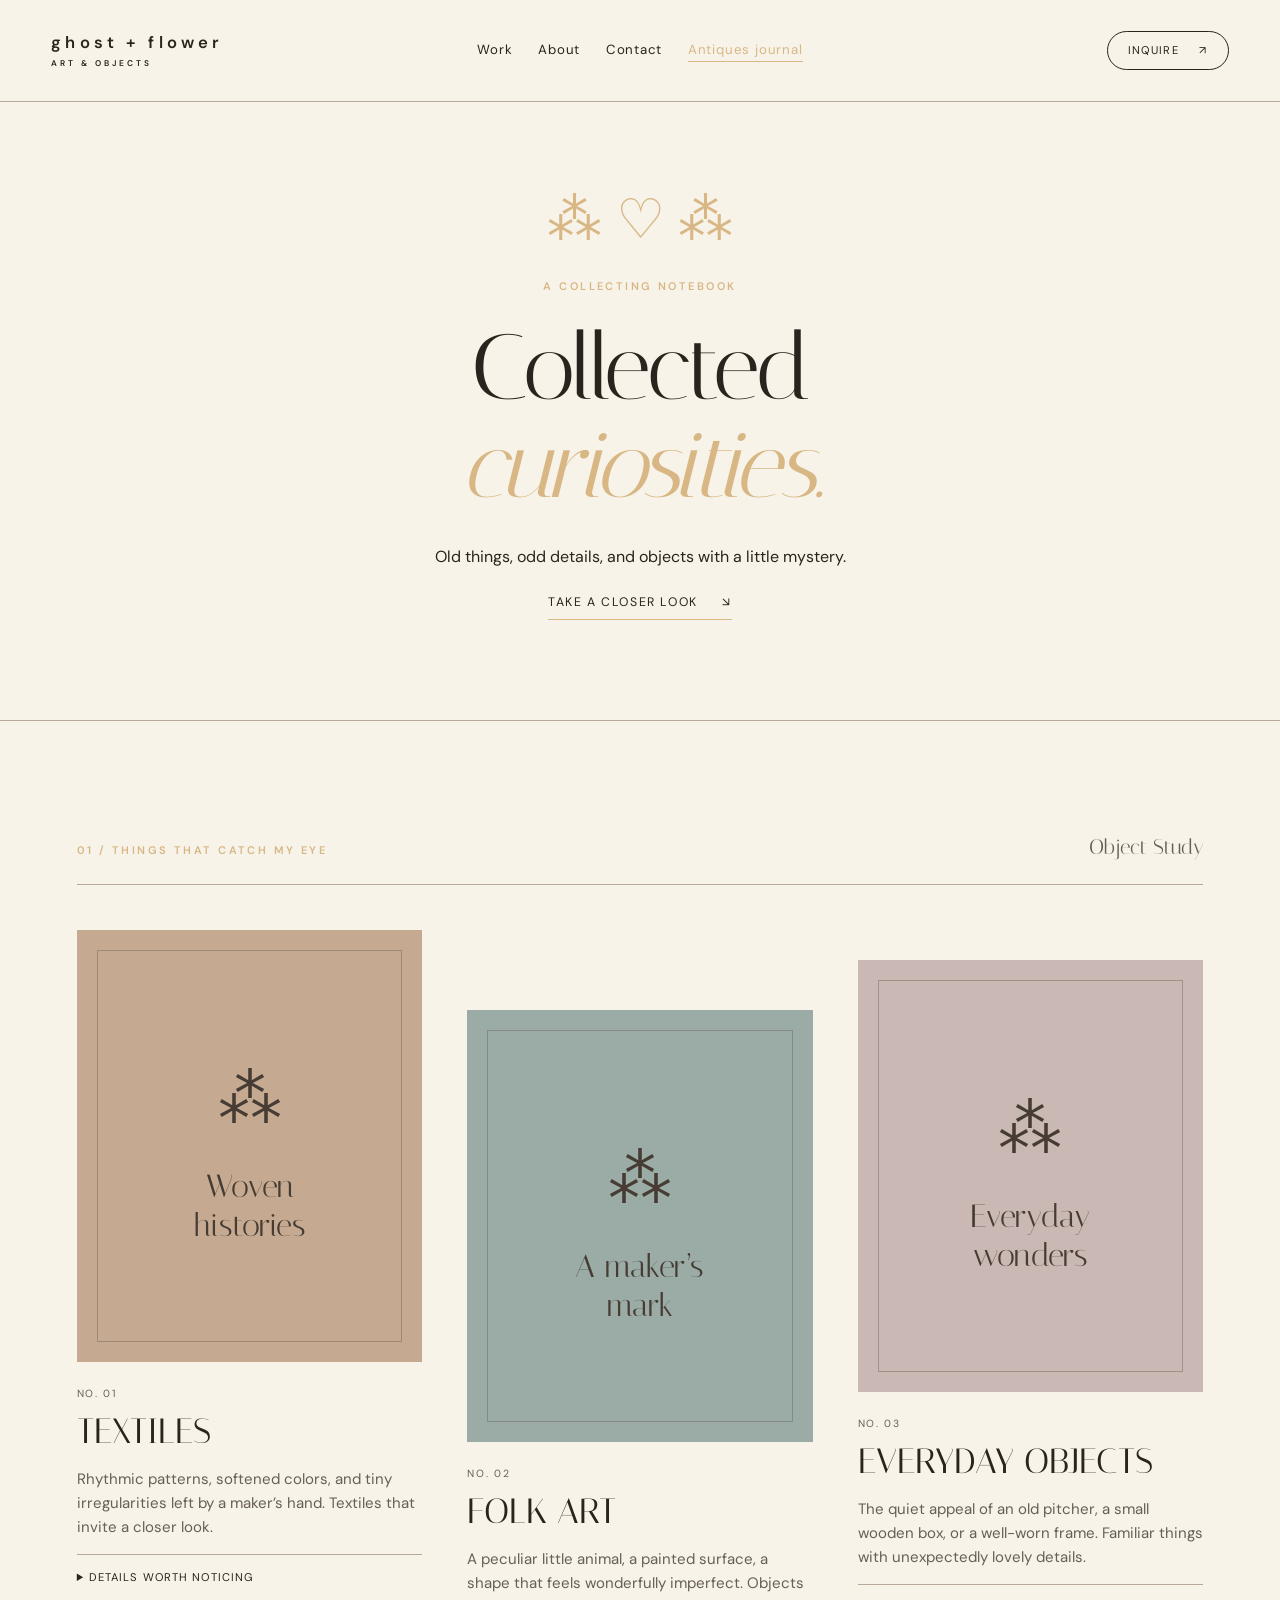
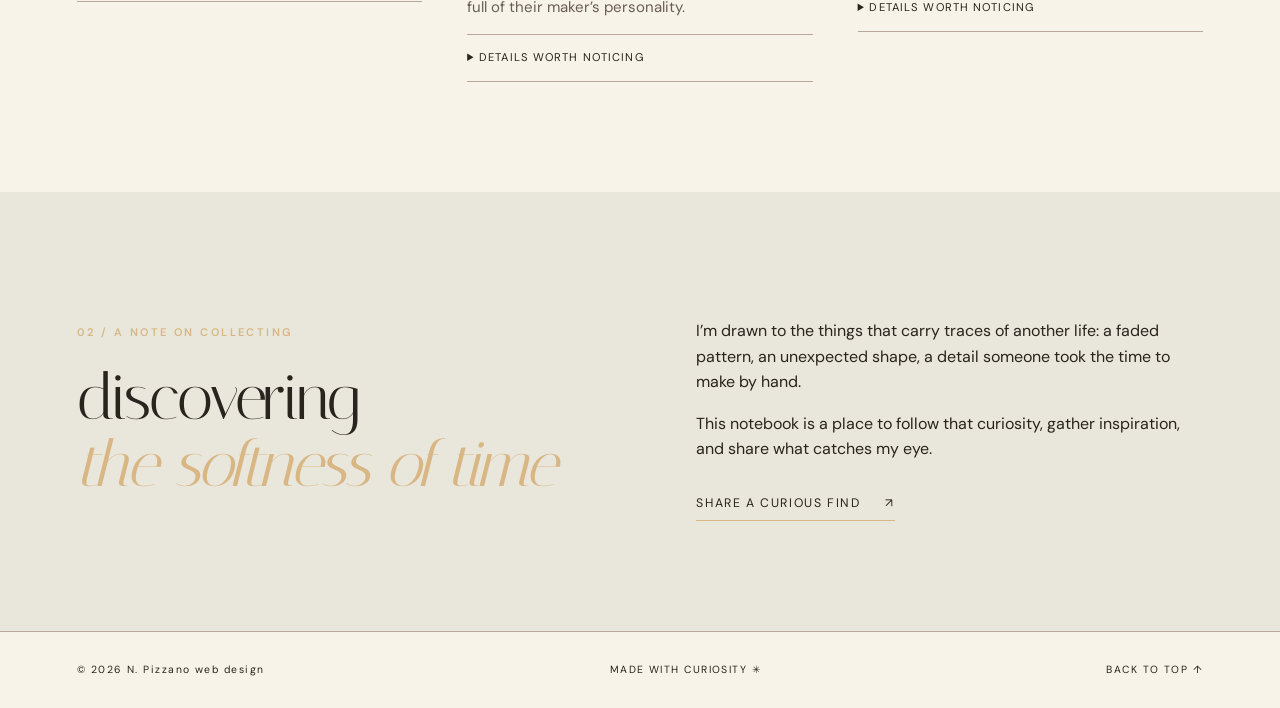
==== commit aec9fc5f: "save" ====
--- a/antique.html
+++ b/antique.html
@@ -299,7 +299,6 @@
 
       <p class="intro-copy">
         Old things, odd details, and objects with a little mystery.
-        A place for the pieces that stop time.
       </p>
 
       <a class="text-link" href="#finds">
